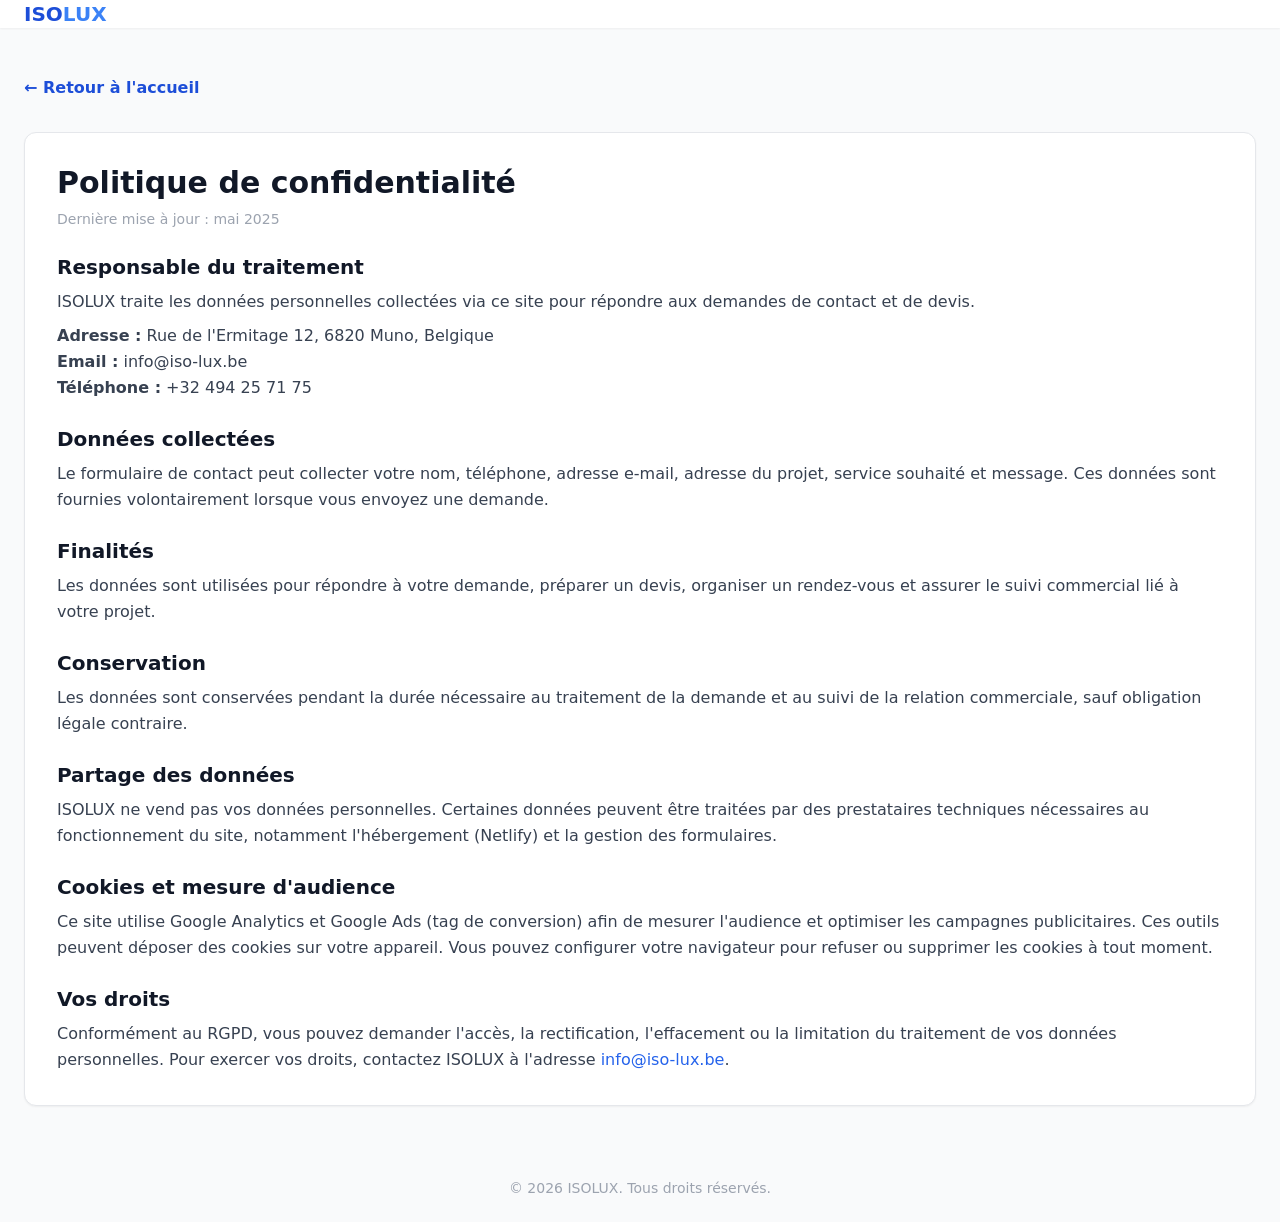
==== confidentialite.html @ b8c1ad8f "Add legal pages and social links" ====
<!DOCTYPE html>
<html lang="fr">
<head>
  <meta charset="UTF-8" />
  <meta name="viewport" content="width=device-width, initial-scale=1.0" />
  <meta name="robots" content="index,follow" />
  <meta name="description" content="Politique de confidentialité d'ISOLUX concernant les demandes de devis, les données personnelles et les cookies." />
  <meta name="theme-color" content="#1e3a8a" />
  <link rel="icon" href="/favicon.ico" sizes="any" />
  <link rel="stylesheet" href="/tailwind.min.css" />
  <title>Politique de confidentialité | ISOLUX</title>
</head>
<body class="bg-gray-50 text-gray-800">

  <header class="bg-white shadow-sm py-4 px-6">
    <a href="/" class="text-blue-700 font-bold text-xl">ISO<span class="text-blue-500">LUX</span></a>
  </header>

  <main class="max-w-4xl mx-auto px-6 py-12">
    <a href="/" class="text-blue-700 font-semibold hover:text-blue-900">← Retour à l'accueil</a>

    <section class="mt-8 bg-white border border-gray-200 rounded-xl shadow-sm p-8">
      <h1 class="text-3xl font-bold text-gray-900 mb-2">Politique de confidentialité</h1>
      <p class="text-sm text-gray-400 mb-6">Dernière mise à jour : mai 2025</p>

      <div class="space-y-6 leading-relaxed text-gray-700">

        <div>
          <h2 class="text-xl font-semibold text-gray-900 mb-2">Responsable du traitement</h2>
          <p>
            ISOLUX traite les données personnelles collectées via ce site pour répondre
            aux demandes de contact et de devis.
          </p>
          <p class="mt-2">
            <strong>Adresse :</strong> Rue de l'Ermitage 12, 6820 Muno, Belgique<br />
            <strong>Email :</strong> info@iso-lux.be<br />
            <strong>Téléphone :</strong> +32 494 25 71 75
          </p>
        </div>

        <div>
          <h2 class="text-xl font-semibold text-gray-900 mb-2">Données collectées</h2>
          <p>
            Le formulaire de contact peut collecter votre nom, téléphone, adresse e-mail,
            adresse du projet, service souhaité et message. Ces données sont fournies
            volontairement lorsque vous envoyez une demande.
          </p>
        </div>

        <div>
          <h2 class="text-xl font-semibold text-gray-900 mb-2">Finalités</h2>
          <p>
            Les données sont utilisées pour répondre à votre demande, préparer un devis,
            organiser un rendez-vous et assurer le suivi commercial lié à votre projet.
          </p>
        </div>

        <div>
          <h2 class="text-xl font-semibold text-gray-900 mb-2">Conservation</h2>
          <p>
            Les données sont conservées pendant la durée nécessaire au traitement de la
            demande et au suivi de la relation commerciale, sauf obligation légale contraire.
          </p>
        </div>

        <div>
          <h2 class="text-xl font-semibold text-gray-900 mb-2">Partage des données</h2>
          <p>
            ISOLUX ne vend pas vos données personnelles. Certaines données peuvent être
            traitées par des prestataires techniques nécessaires au fonctionnement du site,
            notamment l'hébergement (Netlify) et la gestion des formulaires.
          </p>
        </div>

        <div id="cookies">
          <h2 class="text-xl font-semibold text-gray-900 mb-2">Cookies et mesure d'audience</h2>
          <p>
            Ce site utilise Google Analytics et Google Ads (tag de conversion) afin de mesurer
            l'audience et optimiser les campagnes publicitaires. Ces outils peuvent déposer
            des cookies sur votre appareil. Vous pouvez configurer votre navigateur pour
            refuser ou supprimer les cookies à tout moment.
          </p>
        </div>

        <div>
          <h2 class="text-xl font-semibold text-gray-900 mb-2">Vos droits</h2>
          <p>
            Conformément au RGPD, vous pouvez demander l'accès, la rectification,
            l'effacement ou la limitation du traitement de vos données personnelles.
            Pour exercer vos droits, contactez ISOLUX à l'adresse
            <a href="mailto:info@iso-lux.be" class="text-blue-600 hover:underline">info@iso-lux.be</a>.
          </p>
        </div>

      </div>
    </section>
  </main>

  <footer class="text-center text-sm text-gray-400 py-6">
    <p>&copy; <span id="yr"></span> ISOLUX. Tous droits réservés.</p>
  </footer>

  <script>document.getElementById('yr').textContent = new Date().getFullYear();</script>
</body>
</html>
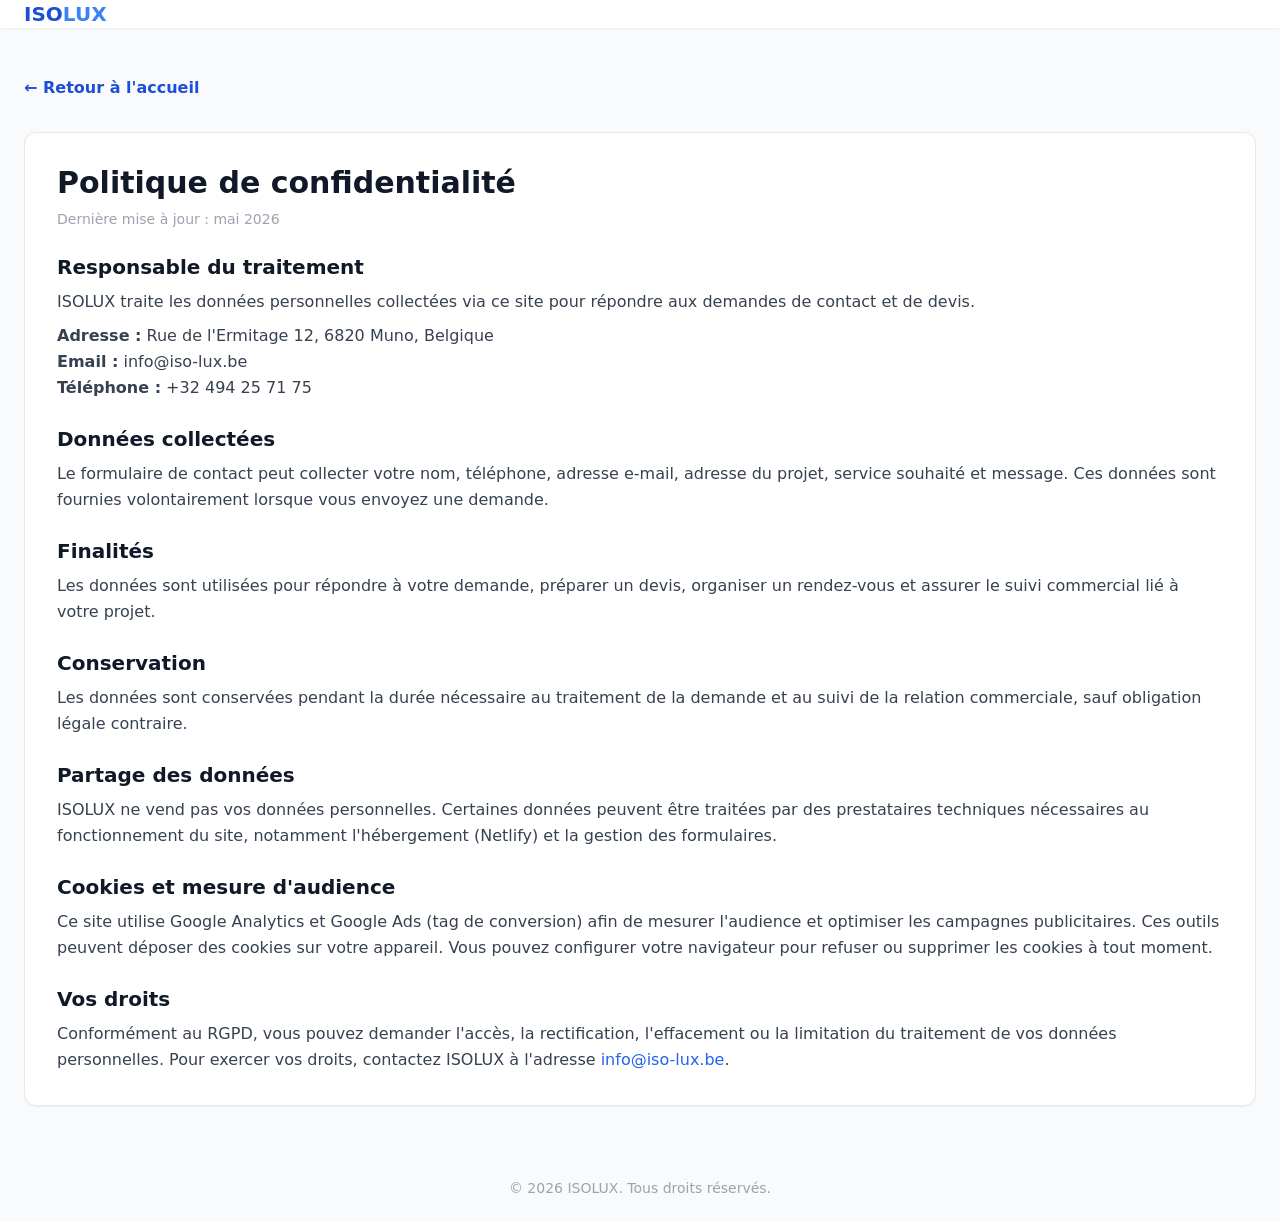
==== commit 5e769e39: "mise à jour de la date de confidentialité" ====
--- a/confidentialite.html
+++ b/confidentialite.html
@@ -21,7 +21,7 @@
 
     <section class="mt-8 bg-white border border-gray-200 rounded-xl shadow-sm p-8">
       <h1 class="text-3xl font-bold text-gray-900 mb-2">Politique de confidentialité</h1>
-      <p class="text-sm text-gray-400 mb-6">Dernière mise à jour : mai 2025</p>
+      <p class="text-sm text-gray-400 mb-6">Dernière mise à jour : mai 2026</p>
 
       <div class="space-y-6 leading-relaxed text-gray-700">
 
@@ -102,4 +102,4 @@
 
   <script>document.getElementById('yr').textContent = new Date().getFullYear();</script>
 </body>
-</html>+</html>
